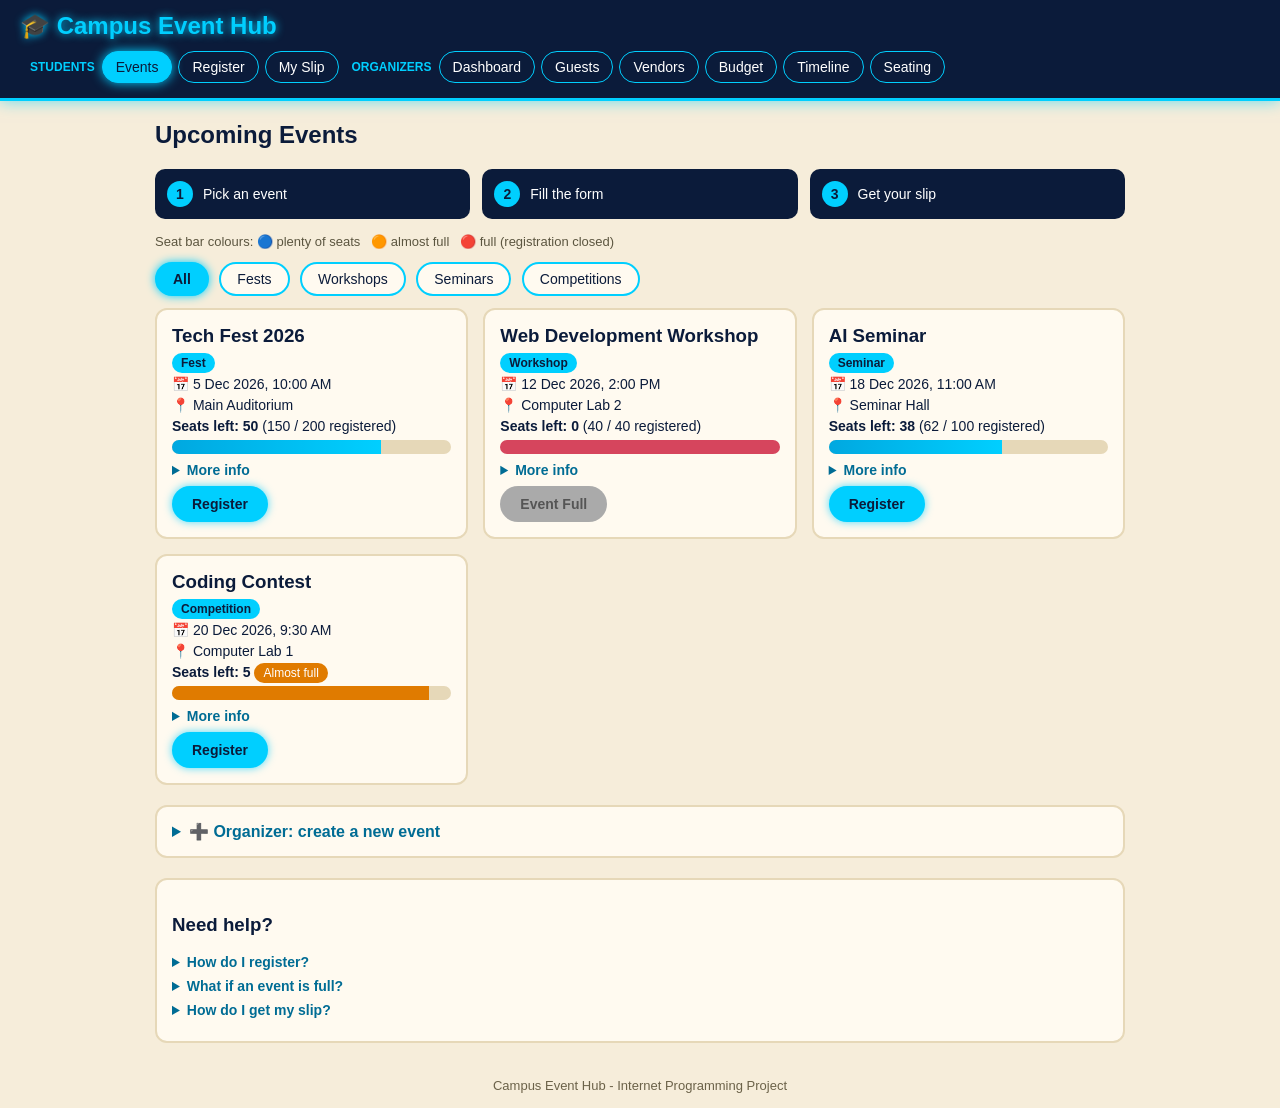
==== new.html @ fd4787dd "project" ====
<!DOCTYPE html>
<html lang="en">
<head>
  <meta charset="UTF-8">
  <meta name="viewport" content="width=device-width, initial-scale=1.0">
  <title>Campus Event Hub</title>

  <style>
    /* ===================================================
       CAMPUS EVENT HUB - neon blue + beige theme
       =================================================== */

    /* ----- colours (change them here) ----- */
    :root {
      --navy: #0b1b3a;
      --neon: #00cfff;
      --beige: #f6edda;
      --beige-dark: #e6d8b8;
      --card: #fffaf0;
      --green: #14915f;
      --orange: #e07b00;
      --red: #d6455d;
    }

    * { box-sizing: border-box; }
    html { scroll-behavior: smooth; }

    body {
      font-family: Arial, sans-serif;
      margin: 0;
      background: var(--beige);
      color: var(--navy);
    }

    /* ----- header + menu (stays on top while scrolling) ----- */
    header {
      background: var(--navy);
      padding: 12px 20px;
      position: sticky;
      top: 0;
      z-index: 5;
      border-bottom: 3px solid var(--neon);
      box-shadow: 0 0 15px rgba(0, 207, 255, 0.6);
    }

    header h1 {
      margin: 0 0 8px 0;
      font-size: 24px;
      color: var(--neon);
      text-shadow: 0 0 8px var(--neon);
    }

    nav { display: flex; flex-wrap: wrap; align-items: center; }

    .nav-title {
      color: var(--neon);
      font-size: 12px;
      font-weight: bold;
      margin: 0 4px 0 10px;
    }

    nav a {
      display: inline-block;
      color: white;
      text-decoration: none;
      padding: 7px 13px;
      margin: 3px;
      border-radius: 20px;
      border: 1px solid var(--neon);
      font-size: 14px;
      transition: 0.3s;
    }

    nav a:hover { background: var(--neon); color: var(--navy); box-shadow: 0 0 12px var(--neon); }

    /* the menu button of the page you are on is lit up */
    body:not(:has(:target)) nav a[href="#events"],
    body:has(#events:target, #events :target) nav a[href="#events"],
    body:has(#register:target) nav a[href="#register"],
    body:has(#slip:target) nav a[href="#slip"],
    body:has(#dashboard:target) nav a[href="#dashboard"],
    body:has(#guests:target, #guests :target) nav a[href="#guests"],
    body:has(#vendors:target, #vendors :target) nav a[href="#vendors"],
    body:has(#budget:target, #budget :target) nav a[href="#budget"],
    body:has(#timeline:target, #timeline :target) nav a[href="#timeline"],
    body:has(#seating:target, #seating :target) nav a[href="#seating"] {
      background: var(--neon);
      color: var(--navy);
      box-shadow: 0 0 12px var(--neon);
    }

    main { max-width: 1000px; margin: 20px auto; padding: 0 15px; }
    footer { text-align: center; padding: 15px; color: #6b6249; font-size: 13px; }
    .note { font-size: 13px; color: #5c5640; }

    /* ----- PAGES: only one page is visible at a time ----- */
    .page { display: none; scroll-margin-top: 140px; }
    .page:target { display: block; }
    .page:has(:target) { display: block; }
    body:not(:has(:target)) #events { display: block; }   /* first page by default */

    /* ----- cards ----- */
    .card {
      background: var(--card);
      padding: 15px;
      border-radius: 12px;
      margin-bottom: 20px;
      border: 2px solid var(--beige-dark);
      transition: 0.3s;
    }
    .card:hover {
      transform: translateY(-4px);
      border-color: var(--neon);
      box-shadow: 0 0 14px rgba(0, 207, 255, 0.55);
    }

    /* ----- buttons ----- */
    .btn, button {
      display: inline-block;
      background: var(--neon);
      color: var(--navy);
      font-weight: bold;
      border: none;
      padding: 10px 20px;
      border-radius: 20px;
      font-size: 14px;
      text-decoration: none;
      cursor: pointer;
      box-shadow: 0 0 8px rgba(0, 207, 255, 0.7);
      transition: 0.3s;
    }
    .btn:hover, button:hover { background: var(--navy); color: var(--neon); transform: scale(1.05); }
    .btn.disabled { background: #aaa; color: #555; box-shadow: none; cursor: not-allowed; }
    .btn.disabled:hover { background: #aaa; color: #555; transform: none; }

    /* ----- how it works strip ----- */
    .steps { display: grid; grid-template-columns: repeat(auto-fit, minmax(180px, 1fr)); gap: 12px; margin-bottom: 15px; }
    .step { background: var(--navy); color: white; padding: 12px; border-radius: 10px; font-size: 14px; }
    .step b {
      display: inline-block; background: var(--neon); color: var(--navy);
      width: 26px; height: 26px; line-height: 26px; text-align: center;
      border-radius: 50%; margin-right: 6px;
    }

    /* ----- FILTER BUTTONS (hidden radio + label) ----- */
    .filterbox > input { display: none; }

    .filterbox > label {
      display: inline-block;
      background: var(--card);
      color: var(--navy);
      border: 2px solid var(--neon);
      padding: 7px 16px;
      margin: 0 6px 12px 0;
      border-radius: 20px;
      font-size: 14px;
      font-weight: normal;
      cursor: pointer;
      transition: 0.3s;
    }
    .filterbox > label:hover { box-shadow: 0 0 10px var(--neon); }

    /* chosen button is highlighted */
    .filterbox > input:checked + label {
      background: var(--neon);
      box-shadow: 0 0 10px var(--neon);
      font-weight: bold;
    }

    /* events page: hide cards that do not match */
    #ev-fest:checked ~ .events .card:not(.fest),
    #ev-workshop:checked ~ .events .card:not(.workshop),
    #ev-seminar:checked ~ .events .card:not(.seminar),
    #ev-competition:checked ~ .events .card:not(.competition) { display: none; }

    /* guests page: hide rows that do not match */
    #g-yes:checked ~ .table-wrap tbody tr:not(.yes),
    #g-no:checked ~ .table-wrap tbody tr:not(.no),
    #g-pending:checked ~ .table-wrap tbody tr:not(.pending) { display: none; }

    /* vendors page: hide rows that do not match */
    #v-confirmed:checked ~ .table-wrap tbody tr:not(.confirmed),
    #v-contacted:checked ~ .table-wrap tbody tr:not(.contacted),
    #v-notcontacted:checked ~ .table-wrap tbody tr:not(.notcontacted) { display: none; }

    /* ----- event cards ----- */
    .events { display: grid; grid-template-columns: repeat(auto-fill, minmax(250px, 1fr)); gap: 15px; margin-bottom: 20px; }
    .events .card { margin-bottom: 0; }
    .events h3 { margin: 0 0 6px 0; }
    .events p { margin: 5px 0; font-size: 14px; }

    /* click to open boxes */
    details { margin: 8px 0; }
    summary { cursor: pointer; color: #006c94; font-weight: bold; font-size: 14px; }
    summary:hover { text-decoration: underline; }
    details p { background: #e6fbff; padding: 6px 8px; border-radius: 6px; font-size: 14px; }
    details.card summary { font-size: 16px; }

    /* ----- seat / progress bars (they grow when the page opens) ----- */
    .progress { background: var(--beige-dark); border-radius: 10px; height: 14px; overflow: hidden; margin: 6px 0; }
    .bar { background: linear-gradient(90deg, #00a8e0, var(--neon)); height: 100%; animation: grow 1.2s ease; }
    .bar.warn { background: var(--orange); }
    .bar.full { background: var(--red); }
    @keyframes grow { from { width: 0; } }

    /* ----- badges ----- */
    .badge { padding: 3px 9px; border-radius: 10px; font-size: 12px; color: white; white-space: nowrap; }
    .badge.green  { background: var(--green); }
    .badge.red    { background: var(--red); }
    .badge.grey   { background: #777; }
    .badge.orange { background: var(--orange); animation: pulse 1.5s infinite; }
    .badge.blue   { background: var(--neon); color: var(--navy); font-weight: bold; }
    @keyframes pulse { 0%, 100% { opacity: 1; } 50% { opacity: 0.55; } }

    /* ----- forms ----- */
    .form-grid { display: grid; grid-template-columns: repeat(auto-fit, minmax(220px, 1fr)); gap: 12px; margin-bottom: 12px; }

    label { display: flex; flex-direction: column; font-size: 14px; font-weight: bold; }

    input, select, textarea {
      padding: 9px;
      margin-top: 4px;
      border: 2px solid var(--beige-dark);
      border-radius: 8px;
      background: white;
      color: var(--navy);
      font-size: 14px;
      font-weight: normal;
      font-family: Arial, sans-serif;
      transition: 0.3s;
    }

    /* glowing border when you click in a box */
    input:focus, select:focus, textarea:focus {
      outline: none;
      border-color: var(--neon);
      box-shadow: 0 0 8px var(--neon);
    }

    /* red = wrong, green = correct */
    input:user-invalid, select:user-invalid, textarea:user-invalid { border-color: var(--red); background: #fff1f3; }
    input:user-valid, textarea:user-valid { border-color: var(--green); }

    /* small help text, visible only while typing in that box */
    .hint { display: none; font-size: 12px; font-weight: normal; color: #006c94; margin-top: 3px; }
    input:focus ~ .hint, textarea:focus ~ .hint { display: block; }

    .agree { flex-direction: row; align-items: center; font-weight: normal; margin-bottom: 12px; }
    .agree input { margin: 0 8px 0 0; }

    /* ----- event choice cards (register page) ----- */
    .choice { position: relative; margin-bottom: 15px; }
    .choice input { position: absolute; opacity: 0; }
    .choice label {
      display: block; font-weight: normal; background: white;
      border: 2px solid var(--beige-dark); border-radius: 10px;
      padding: 10px 12px; margin-bottom: 8px; cursor: pointer; transition: 0.3s;
    }
    .choice label:hover { border-color: var(--neon); box-shadow: 0 0 8px var(--neon); }
    .choice input:checked + label { border-color: var(--neon); background: #e6fbff; box-shadow: 0 0 12px var(--neon); }
    .choice input:checked + label::after { content: "  ✔ Selected"; color: #006c94; font-weight: bold; }
    .choice input:disabled + label { opacity: 0.5; cursor: not-allowed; box-shadow: none; border-color: var(--beige-dark); }
    .choice label span { display: block; font-size: 13px; color: #5c5640; margin-top: 3px; }

    /* ----- success message (shown after a form is sent) ----- */
    .success-msg {
      display: none;
      background: var(--navy);
      color: var(--neon);
      border: 2px solid var(--neon);
      box-shadow: 0 0 12px var(--neon);
      padding: 12px 18px;
      border-radius: 10px;
      margin-bottom: 15px;
      font-weight: bold;
      scroll-margin-top: 140px;
    }
    .success-msg:target { display: block; }

    /* ----- dashboard ----- */
    .stats { display: grid; grid-template-columns: repeat(auto-fit, minmax(150px, 1fr)); gap: 12px; margin-bottom: 20px; }
    .stat {
      background: var(--card); padding: 15px; text-align: center; border-radius: 12px;
      border: 2px solid var(--beige-dark); border-top: 4px solid var(--neon); transition: 0.3s;
    }
    .stat:hover { transform: translateY(-4px); box-shadow: 0 0 14px rgba(0, 207, 255, 0.55); }
    .stat .number { font-size: 24px; font-weight: bold; color: #006c94; }
    .summary-text { font-weight: bold; color: #006c94; }

    /* ----- tables ----- */
    .table-wrap { overflow-x: auto; }
    table { width: 100%; border-collapse: collapse; }
    th, td { padding: 9px; border-bottom: 1px solid var(--beige-dark); text-align: left; font-size: 14px; }
    th { background: var(--navy); color: var(--neon); }
    tbody tr:hover { background: #e6fbff; }

    .notif-list { list-style: none; padding: 0; margin: 0; }
    .notif-list li { padding: 10px; margin-bottom: 8px; background: white; border-left: 5px solid var(--neon); border-radius: 6px; font-size: 14px; }

    /* ----- timeline tick boxes ----- */
    label.task { flex-direction: row; align-items: center; font-weight: normal; }
    label.task input { margin: 0 8px 0 0; }
    label.task input:checked + span { text-decoration: line-through; color: #888; }

    /* ----- seating ----- */
    .tables-grid { display: grid; grid-template-columns: repeat(auto-fill, minmax(200px, 1fr)); gap: 12px; margin-bottom: 15px; }
    .table-card { border: 2px solid var(--neon); border-radius: 10px; padding: 10px; background: white; transition: 0.3s; }
    .table-card:hover { box-shadow: 0 0 12px var(--neon); }
    .table-card h4 { margin: 0 0 4px 0; }
    .table-card ul { padding-left: 18px; margin: 8px 0 0 0; font-size: 14px; }

    .messages { padding-left: 18px; font-size: 14px; }
    .messages li { margin-bottom: 6px; }

    /* ----- confirmation slip ----- */
    .slip {
      max-width: 500px; margin: 0 auto 20px auto; background: white; padding: 20px;
      border: 3px dashed var(--neon); border-radius: 12px; box-shadow: 0 0 14px rgba(0, 207, 255, 0.5);
    }
    .slip h2 { text-align: center; margin-top: 0; }
    .slip td:first-child { font-weight: bold; width: 40%; }
    .slip .confirmed { text-align: center; color: var(--green); font-size: 22px; font-weight: bold; margin-top: 15px; }
    .slip-buttons { text-align: center; }

    /* ----- printing: only the visible page (the slip) is printed ----- */
    @media print {
      header, footer, .no-print { display: none; }
      body { background: white; }
      .slip { box-shadow: none; }
    }

    /* ----- mobile ----- */
    @media (max-width: 600px) {
      header { position: static; }
      header h1 { font-size: 20px; }
      nav a { font-size: 12px; padding: 6px 10px; }
    }
  </style>
</head>

<body>

  <!-- ===================== HEADER + MENU ===================== -->
  <header>
    <h1>🎓 Campus Event Hub</h1>
    <nav>
      <span class="nav-title">STUDENTS</span>
      <a href="#events">Events</a>
      <a href="#register">Register</a>
      <a href="#slip">My Slip</a>

      <span class="nav-title">ORGANIZERS</span>
      <a href="#dashboard">Dashboard</a>
      <a href="#guests">Guests</a>
      <a href="#vendors">Vendors</a>
      <a href="#budget">Budget</a>
      <a href="#timeline">Timeline</a>
      <a href="#seating">Seating</a>
    </nav>
  </header>

  <main>

    <!-- =====================================================
         PAGE 1: EVENTS  (students browse events and seats)
         ===================================================== -->
    <section id="events" class="page">
      <div id="event-ok" class="success-msg">✔ Event created successfully!</div>

      <h2>Upcoming Events</h2>

      <div class="steps">
        <div class="step"><b>1</b> Pick an event</div>
        <div class="step"><b>2</b> Fill the form</div>
        <div class="step"><b>3</b> Get your slip</div>
      </div>

      <p class="note">Seat bar colours: 🔵 plenty of seats &nbsp; 🟠 almost full &nbsp; 🔴 full (registration closed)</p>

      <div class="filterbox">
        <input type="radio" name="evfilter" id="ev-all" checked>
        <label for="ev-all">All</label>
        <input type="radio" name="evfilter" id="ev-fest">
        <label for="ev-fest">Fests</label>
        <input type="radio" name="evfilter" id="ev-workshop">
        <label for="ev-workshop">Workshops</label>
        <input type="radio" name="evfilter" id="ev-seminar">
        <label for="ev-seminar">Seminars</label>
        <input type="radio" name="evfilter" id="ev-competition">
        <label for="ev-competition">Competitions</label>

        <div class="events">

          <div class="card fest">
            <h3>Tech Fest 2026</h3>
            <span class="badge blue">Fest</span>
            <p>📅 5 Dec 2026, 10:00 AM</p>
            <p>📍 Main Auditorium</p>
            <p><b>Seats left: 50</b> (150 / 200 registered)</p>
            <div class="progress"><div class="bar" style="width: 75%;"></div></div>
            <details>
              <summary>More info</summary>
              <p>A full-day fest with tech talks, project displays and fun games.</p>
              <p>✅ Eligibility: All students</p>
            </details>
            <a class="btn" href="#register">Register</a>
          </div>

          <div class="card workshop">
            <h3>Web Development Workshop</h3>
            <span class="badge blue">Workshop</span>
            <p>📅 12 Dec 2026, 2:00 PM</p>
            <p>📍 Computer Lab 2</p>
            <p><b>Seats left: 0</b> (40 / 40 registered)</p>
            <div class="progress"><div class="bar full" style="width: 100%;"></div></div>
            <details>
              <summary>More info</summary>
              <p>Hands-on workshop to build your first website with HTML and CSS.</p>
              <p>✅ Eligibility: CSE / IT, 1st and 2nd year</p>
            </details>
            <span class="btn disabled">Event Full</span>
          </div>

          <div class="card seminar">
            <h3>AI Seminar</h3>
            <span class="badge blue">Seminar</span>
            <p>📅 18 Dec 2026, 11:00 AM</p>
            <p>📍 Seminar Hall</p>
            <p><b>Seats left: 38</b> (62 / 100 registered)</p>
            <div class="progress"><div class="bar" style="width: 62%;"></div></div>
            <details>
              <summary>More info</summary>
              <p>An introduction to Artificial Intelligence by an industry guest.</p>
              <p>✅ Eligibility: All students</p>
            </details>
            <a class="btn" href="#register">Register</a>
          </div>

          <div class="card competition">
            <h3>Coding Contest</h3>
            <span class="badge blue">Competition</span>
            <p>📅 20 Dec 2026, 9:30 AM</p>
            <p>📍 Computer Lab 1</p>
            <p><b>Seats left: 5</b> <span class="badge orange">Almost full</span></p>
            <div class="progress"><div class="bar warn" style="width: 92%;"></div></div>
            <details>
              <summary>More info</summary>
              <p>Solve coding problems against the clock and win prizes.</p>
              <p>✅ Eligibility: All years</p>
            </details>
            <a class="btn" href="#register">Register</a>
          </div>

        </div>
      </div>

      <!-- organizer: create event (click to open) -->
      <details class="card">
        <summary>➕ Organizer: create a new event</summary>
        <form method="get" action="#event-ok">
          <div class="form-grid" style="margin-top: 12px;">
            <label>Event Title *
              <input type="text" name="title" required minlength="3" maxlength="60" placeholder="e.g. Robotics Workshop">
              <span class="hint">At least 3 letters.</span>
            </label>
            <label>Category *
              <select name="category" required>
                <option>Fest</option>
                <option>Workshop</option>
                <option>Seminar</option>
                <option>Competition</option>
              </select>
            </label>
            <label>Date *
              <input type="date" name="date" required>
            </label>
            <label>Time *
              <input type="time" name="time" required>
            </label>
            <label>Venue *
              <input type="text" name="venue" required maxlength="40" placeholder="e.g. Seminar Hall">
            </label>
            <label>Eligibility *
              <select name="eligibility" required>
                <option>All students</option>
                <option>1st year only</option>
                <option>CSE / IT only</option>
                <option>Final year only</option>
              </select>
            </label>
            <label>Seat Limit (1 - 500) *
              <input type="number" name="limit" required min="1" max="500" placeholder="e.g. 100">
              <span class="hint">No more students than this can register.</span>
            </label>
            <label>Description *
              <textarea name="description" rows="2" required minlength="10" maxlength="150" placeholder="Short description of the event"></textarea>
              <span class="hint">10 to 150 characters.</span>
            </label>
          </div>
          <button type="submit">Create Event</button>
        </form>
      </details>

      <!-- help -->
      <div class="card">
        <h3>Need help?</h3>
        <details>
          <summary>How do I register?</summary>
          <p>Click Register on an event, choose it, fill in your details and submit the form.</p>
        </details>
        <details>
          <summary>What if an event is full?</summary>
          <p>Full events cannot be selected. Please choose another event.</p>
        </details>
        <details>
          <summary>How do I get my slip?</summary>
          <p>After registering you will see your slip. Press Ctrl + P to print it or save it as a PDF.</p>
        </details>
      </div>
    </section>


    <!-- =====================================================
         PAGE 2: REGISTER  (student registration form)
         ===================================================== -->
    <section id="register" class="page">
      <h2>Student Registration</h2>

      <!-- after a valid submit, the Slip page opens -->
      <form class="card" method="get" action="#slip">

        <h3>Step 1: Choose an event</h3>
        <div class="choice">
          <input type="radio" name="event" id="e1" value="Tech Fest 2026" required>
          <label for="e1"><b>Tech Fest 2026</b><span>5 Dec 2026 - 50 seats left</span></label>

          <input type="radio" name="event" id="e2" value="Web Development Workshop" disabled>
          <label for="e2"><b>Web Development Workshop</b><span>12 Dec 2026 - FULL (cannot select)</span></label>

          <input type="radio" name="event" id="e3" value="AI Seminar">
          <label for="e3"><b>AI Seminar</b><span>18 Dec 2026 - 38 seats left</span></label>

          <input type="radio" name="event" id="e4" value="Coding Contest">
          <label for="e4"><b>Coding Contest</b><span>20 Dec 2026 - only 5 seats left!</span></label>
        </div>

        <h3>Step 2: Your details</h3>
        <div class="form-grid">
          <label>Full Name *
            <input type="text" name="name" required minlength="3" maxlength="40" placeholder="e.g. Ravi Kumar">
            <span class="hint">Enter at least 3 letters.</span>
          </label>
          <label>Roll Number *
            <input type="text" name="roll" required minlength="5" maxlength="12" placeholder="e.g. 25CS101">
            <span class="hint">Use the roll number on your ID card.</span>
          </label>
          <label>Email *
            <input type="email" name="email" required placeholder="e.g. ravi@college.edu">
            <span class="hint">Your confirmation will be sent here.</span>
          </label>
          <label>Phone *
            <input type="text" name="phone" required pattern="[0-9]{10}" maxlength="10" title="Enter exactly 10 digits" placeholder="9876543210">
            <span class="hint">Exactly 10 digits, numbers only.</span>
          </label>
          <label>Year *
            <select name="year" required>
              <option value="">-- Select --</option>
              <option>1st Year</option>
              <option>2nd Year</option>
              <option>3rd Year</option>
              <option>4th Year</option>
            </select>
          </label>
          <label>Branch *
            <select name="branch" required>
              <option value="">-- Select --</option>
              <option>CSE</option>
              <option>IT</option>
              <option>ECE</option>
              <option>Mechanical</option>
              <option>Civil</option>
            </select>
          </label>
        </div>

        <label class="agree">
          <input type="checkbox" name="agree" required>
          I meet the eligibility rules of this event.
        </label>

        <button type="submit">Register Now</button>
      </form>
    </section>


    <!-- =====================================================
         PAGE 3: MY SLIP  (confirmation slip, printable)
         ===================================================== -->
    <section id="slip" class="page">
      <div class="success-msg no-print" style="display: block;">
        ✔ Registration successful! A confirmation email has been sent to ravi@college.edu.
      </div>

      <p class="note no-print">To print or download this slip, press Ctrl + P and choose "Save as PDF" or a printer. (Sample slip shown.)</p>

      <div class="slip">
        <h2>Registration Confirmation Slip</h2>
        <table>
          <tr><td>Registration ID</td><td>CEM-2026-0151</td></tr>
          <tr><td>Student Name</td><td>Ravi Kumar</td></tr>
          <tr><td>Roll Number</td><td>25CS101</td></tr>
          <tr><td>Event</td><td>Tech Fest 2026</td></tr>
          <tr><td>Date &amp; Time</td><td>5 Dec 2026, 10:00 AM</td></tr>
          <tr><td>Venue</td><td>Main Auditorium</td></tr>
          <tr><td>Seat Number</td><td>151</td></tr>
        </table>
        <p class="confirmed">✔ CONFIRMED</p>
        <p class="note">Please carry this slip and your college ID card to the event.</p>
      </div>

      <p class="slip-buttons no-print">
        <a class="btn" href="#register">Register for another event</a>
        <a class="btn" href="#events">Back to events</a>
      </p>
    </section>


    <!-- =====================================================
         PAGE 4: DASHBOARD  (organizer summary)
         ===================================================== -->
    <section id="dashboard" class="page">
      <h2>Organizer Dashboard</h2>
      <p class="note">A quick summary of everything. (Sample data is shown.)</p>

      <div class="stats">
        <div class="stat"><div class="number">4</div>Total Events</div>
        <div class="stat"><div class="number">400</div>Total Seats</div>
        <div class="stat"><div class="number">307</div>Registered</div>
        <div class="stat"><div class="number">93</div>Seats Left</div>
        <div class="stat"><div class="number">2 / 4</div>Guests Said Yes</div>
        <div class="stat"><div class="number">2 / 4</div>Vendors Confirmed</div>
        <div class="stat"><div class="number">₹73,500</div>Budget Spent</div>
        <div class="stat"><div class="number">3 / 6</div>Tasks Done</div>
      </div>

      <div class="card">
        <h3>Overall Progress</h3>
        <p>Seats filled: 77%</p>
        <div class="progress"><div class="bar" style="width: 77%;"></div></div>
        <p>Budget used: 65%</p>
        <div class="progress"><div class="bar" style="width: 65%;"></div></div>
        <p>Tasks completed: 50%</p>
        <div class="progress"><div class="bar" style="width: 50%;"></div></div>
      </div>

      <div class="card">
        <h3>Seat Status</h3>
        <div class="table-wrap">
          <table>
            <thead>
              <tr><th>Event</th><th>Registered / Limit</th><th>Filled</th><th>Status</th></tr>
            </thead>
            <tbody>
              <tr>
                <td>Tech Fest 2026</td><td>150 / 200</td>
                <td><div class="progress"><div class="bar" style="width: 75%;"></div></div></td>
                <td><span class="badge green">Open</span></td>
              </tr>
              <tr>
                <td>Web Development Workshop</td><td>40 / 40</td>
                <td><div class="progress"><div class="bar full" style="width: 100%;"></div></div></td>
                <td><span class="badge red">Full</span></td>
              </tr>
              <tr>
                <td>AI Seminar</td><td>62 / 100</td>
                <td><div class="progress"><div class="bar" style="width: 62%;"></div></div></td>
                <td><span class="badge green">Open</span></td>
              </tr>
              <tr>
                <td>Coding Contest</td><td>55 / 60</td>
                <td><div class="progress"><div class="bar warn" style="width: 92%;"></div></div></td>
                <td><span class="badge orange">Almost Full</span></td>
              </tr>
            </tbody>
          </table>
        </div>
      </div>

      <div class="card">
        <h3>Recent Registrations</h3>
        <div class="table-wrap">
          <table>
            <thead>
              <tr><th>Reg. ID</th><th>Student</th><th>Roll No.</th><th>Event</th></tr>
            </thead>
            <tbody>
              <tr><td>CEM-2026-0151</td><td>Ravi Kumar</td><td>25CS101</td><td>Tech Fest 2026</td></tr>
              <tr><td>CEM-2026-0152</td><td>Anita Sharma</td><td>25IT045</td><td>AI Seminar</td></tr>
              <tr><td>CEM-2026-0153</td><td>Karan Mehta</td><td>25EC012</td><td>Coding Contest</td></tr>
              <tr><td>CEM-2026-0154</td><td>Sneha Reddy</td><td>25CS077</td><td>Tech Fest 2026</td></tr>
            </tbody>
          </table>
        </div>
      </div>

      <div class="card">
        <h3>🔔 Notifications</h3>
        <ul class="notif-list">
          <li>📧 Confirmation email sent to ravi@college.edu for Tech Fest 2026.</li>
          <li>⚠️ Coding Contest has only 5 seats left.</li>
          <li>🚫 Web Development Workshop is full. Registration is closed.</li>
          <li>⏰ Reminder: AI Seminar is on 18 Dec 2026 at 11:00 AM.</li>
        </ul>
      </div>
    </section>


    <!-- =====================================================
         PAGE 5: GUESTS & RSVP  (invited guests)
         ===================================================== -->
    <section id="guests" class="page">
      <div id="guest-ok" class="success-msg">✔ Guest saved successfully!</div>

      <h2>Invited Guests &amp; RSVP</h2>

      <form class="card" method="get" action="#guest-ok">
        <h3>Add Invited Guest</h3>
        <div class="form-grid">
          <label>Event *
            <select name="event" required>
              <option value="">-- Select event --</option>
              <option>Tech Fest 2026</option>
              <option>Web Development Workshop</option>
              <option>AI Seminar</option>
              <option>Coding Contest</option>
            </select>
          </label>
          <label>Guest Name *
            <input type="text" name="guest" required minlength="3" maxlength="40" placeholder="e.g. Dr. Meena Rao">
            <span class="hint">At least 3 letters.</span>
          </label>
          <label>Role *
            <select name="role" required>
              <option>Chief Guest</option>
              <option>Speaker</option>
              <option>Judge</option>
              <option>Guest</option>
            </select>
          </label>
          <label>Email *
            <input type="email" name="email" required placeholder="e.g. meena@example.com">
            <span class="hint">RSVP link is sent here.</span>
          </label>
          <label>RSVP Status *
            <select name="rsvp" required>
              <option>Pending</option>
              <option>Yes</option>
              <option>No</option>
            </select>
          </label>
        </div>
        <button type="submit">Add Guest</button>
      </form>

      <div class="card">
        <h3>Guest List (Yes: 2 | No: 1 | Pending: 1)</h3>
        <div class="filterbox">
          <input type="radio" name="gfilter" id="g-all" checked>
          <label for="g-all">All</label>
          <input type="radio" name="gfilter" id="g-yes">
          <label for="g-yes">Yes</label>
          <input type="radio" name="gfilter" id="g-no">
          <label for="g-no">No</label>
          <input type="radio" name="gfilter" id="g-pending">
          <label for="g-pending">Pending</label>

          <div class="table-wrap">
            <table>
              <thead>
                <tr><th>Name</th><th>Role</th><th>Event</th><th>RSVP</th></tr>
              </thead>
              <tbody>
                <tr class="yes"><td>Dr. Meena Rao</td><td>Chief Guest</td><td>Tech Fest 2026</td><td><span class="badge green">Yes</span></td></tr>
                <tr class="yes"><td>Mr. Arun Verma</td><td>Speaker</td><td>AI Seminar</td><td><span class="badge green">Yes</span></td></tr>
                <tr class="pending"><td>Ms. Kavya Iyer</td><td>Judge</td><td>Coding Contest</td><td><span class="badge grey">Pending</span></td></tr>
                <tr class="no"><td>Prof. R. Sharma</td><td>Guest</td><td>Tech Fest 2026</td><td><span class="badge red">No</span></td></tr>
              </tbody>
            </table>
          </div>
        </div>
      </div>
    </section>


    <!-- =====================================================
         PAGE 6: VENDORS  (vendors + communication)
         ===================================================== -->
    <section id="vendors" class="page">
      <div id="vendor-ok" class="success-msg">✔ Vendor saved successfully!</div>
      <div id="msg-ok" class="success-msg">✔ Message sent to the vendor!</div>

      <h2>Vendors</h2>

      <form class="card" method="get" action="#vendor-ok">
        <h3>Add Vendor</h3>
        <div class="form-grid">
          <label>Event *
            <select name="event" required>
              <option value="">-- Select event --</option>
              <option>Tech Fest 2026</option>
              <option>Web Development Workshop</option>
              <option>AI Seminar</option>
              <option>Coding Contest</option>
            </select>
          </label>
          <label>Vendor Name *
            <input type="text" name="vendor" required minlength="2" maxlength="40" placeholder="e.g. Royal Caterers">
            <span class="hint">At least 2 letters.</span>
          </label>
          <label>Category *
            <select name="category" required>
              <option>Catering</option>
              <option>Decoration</option>
              <option>Photography</option>
              <option>Sound / DJ</option>
              <option>Printing</option>
              <option>Other</option>
            </select>
          </label>
          <label>Phone *
            <input type="text" name="phone" required pattern="[0-9]{10}" maxlength="10" title="Enter exactly 10 digits" placeholder="9876543210">
            <span class="hint">Exactly 10 digits, numbers only.</span>
          </label>
          <label>Status *
            <select name="status" required>
              <option>Not Contacted</option>
              <option>Contacted</option>
              <option>Confirmed</option>
            </select>
          </label>
        </div>
        <button type="submit">Add Vendor</button>
      </form>

      <div class="card">
        <h3>Vendor List</h3>
        <div class="filterbox">
          <input type="radio" name="vfilter" id="v-all" checked>
          <label for="v-all">All</label>
          <input type="radio" name="vfilter" id="v-confirmed">
          <label for="v-confirmed">Confirmed</label>
          <input type="radio" name="vfilter" id="v-contacted">
          <label for="v-contacted">Contacted</label>
          <input type="radio" name="vfilter" id="v-notcontacted">
          <label for="v-notcontacted">Not Contacted</label>

          <div class="table-wrap">
            <table>
              <thead>
                <tr><th>Vendor</th><th>Category</th><th>Phone</th><th>Event</th><th>Status</th></tr>
              </thead>
              <tbody>
                <tr class="confirmed"><td>Royal Caterers</td><td>Catering</td><td>9876543210</td><td>Tech Fest 2026</td><td><span class="badge green">Confirmed</span></td></tr>
                <tr class="contacted"><td>Bloom Decor</td><td>Decoration</td><td>9123456780</td><td>Tech Fest 2026</td><td><span class="badge blue">Contacted</span></td></tr>
                <tr class="notcontacted"><td>Click Studio</td><td>Photography</td><td>9988776655</td><td>AI Seminar</td><td><span class="badge grey">Not Contacted</span></td></tr>
                <tr class="confirmed"><td>Sound Pro</td><td>Sound / DJ</td><td>9112233445</td><td>AI Seminar</td><td><span class="badge green">Confirmed</span></td></tr>
              </tbody>
            </table>
          </div>
        </div>
      </div>

      <form class="card" method="get" action="#msg-ok">
        <h3>Message a Vendor</h3>
        <div class="form-grid">
          <label>Vendor *
            <select name="vendor" required>
              <option value="">-- Select vendor --</option>
              <option>Royal Caterers</option>
              <option>Bloom Decor</option>
              <option>Click Studio</option>
              <option>Sound Pro</option>
            </select>
          </label>
          <label>Message *
            <textarea name="message" rows="3" required minlength="5" maxlength="200" placeholder="Type your message to the vendor..."></textarea>
            <span class="hint">5 to 200 characters.</span>
          </label>
        </div>
        <button type="submit">Send Message</button>

        <h4>Message History</h4>
        <ul class="messages">
          <li><b>Royal Caterers</b> (20 Nov): Please confirm the final menu for 300 guests.</li>
          <li><b>Bloom Decor</b> (18 Nov): Can you share photos of the stage decoration?</li>
          <li><b>Sound Pro</b> (15 Nov): Booking confirmed for 18 December, 9 AM setup.</li>
        </ul>
      </form>
    </section>


    <!-- =====================================================
         PAGE 7: BUDGET
         ===================================================== -->
    <section id="budget" class="page">
      <div id="budget-ok" class="success-msg">✔ Expense saved successfully!</div>

      <h2>Budget Tracking</h2>

      <form class="card" method="get" action="#budget-ok">
        <h3>Add Expense</h3>
        <div class="form-grid">
          <label>Event *
            <select name="event" required>
              <option value="">-- Select event --</option>
              <option>Tech Fest 2026</option>
              <option>Web Development Workshop</option>
              <option>AI Seminar</option>
              <option>Coding Contest</option>
            </select>
          </label>
          <label>Item *
            <input type="text" name="item" required minlength="2" maxlength="40" placeholder="e.g. Banners">
            <span class="hint">At least 2 letters.</span>
          </label>
          <label>Category *
            <select name="category" required>
              <option>Catering</option>
              <option>Decoration</option>
              <option>Equipment</option>
              <option>Prizes</option>
              <option>Printing</option>
              <option>Other</option>
            </select>
          </label>
          <label>Estimated Cost (₹) *
            <input type="number" name="estimated" required min="1" placeholder="5000">
            <span class="hint">Must be 1 or more.</span>
          </label>
          <label>Actual Cost (₹) *
            <input type="number" name="actual" required min="0" value="0">
          </label>
        </div>
        <button type="submit">Add Expense</button>
      </form>

      <div class="card">
        <h3>Budget Summary</h3>
        <p class="summary-text">Planned: ₹1,13,000 | Spent: ₹73,500 | Remaining: ₹39,500</p>
        <div class="progress"><div class="bar" style="width: 65%;"></div></div>
        <p class="note">65% of the planned budget has been used.</p>

        <div class="table-wrap">
          <table>
            <thead>
              <tr><th>Item</th><th>Event</th><th>Category</th><th>Estimated</th><th>Actual</th><th>Status</th></tr>
            </thead>
            <tbody>
              <tr><td>Food &amp; snacks</td><td>Tech Fest 2026</td><td>Catering</td><td>₹60,000</td><td>₹55,000</td><td><span class="badge green">Within budget</span></td></tr>
              <tr><td>Stage decoration</td><td>Tech Fest 2026</td><td>Decoration</td><td>₹25,000</td><td>₹0</td><td><span class="badge grey">Not paid yet</span></td></tr>
              <tr><td>Stage &amp; sound</td><td>AI Seminar</td><td>Equipment</td><td>₹15,000</td><td>₹16,000</td><td><span class="badge red">Over budget</span></td></tr>
              <tr><td>Winner prizes</td><td>Coding Contest</td><td>Prizes</td><td>₹10,000</td><td>₹0</td><td><span class="badge grey">Not paid yet</span></td></tr>
              <tr><td>Posters</td><td>Web Development Workshop</td><td>Printing</td><td>₹3,000</td><td>₹2,500</td><td><span class="badge green">Within budget</span></td></tr>
            </tbody>
          </table>
        </div>
      </div>
    </section>


    <!-- =====================================================
         PAGE 8: TIMELINE
         ===================================================== -->
    <section id="timeline" class="page">
      <div id="task-ok" class="success-msg">✔ Task saved successfully!</div>

      <h2>Timeline / Tasks</h2>

      <form class="card" method="get" action="#task-ok">
        <h3>Add Task</h3>
        <div class="form-grid">
          <label>Event *
            <select name="event" required>
              <option value="">-- Select event --</option>
              <option>Tech Fest 2026</option>
              <option>Web Development Workshop</option>
              <option>AI Seminar</option>
              <option>Coding Contest</option>
            </select>
          </label>
          <label>Task *
            <input type="text" name="task" required minlength="3" maxlength="60" placeholder="e.g. Book the projector">
            <span class="hint">At least 3 letters.</span>
          </label>
          <label>Due Date *
            <input type="date" name="due" required>
          </label>
        </div>
        <button type="submit">Add Task</button>
      </form>

      <div class="card">
        <h3>Task List (3 of 6 done)</h3>
        <div class="progress"><div class="bar" style="width: 50%;"></div></div>
        <p class="note">Tick the box when a task is finished.</p>
        <div class="table-wrap">
          <table>
            <thead>
              <tr><th>Task</th><th>Event</th><th>Due Date</th></tr>
            </thead>
            <tbody>
              <tr><td><label class="task"><input type="checkbox" checked><span>Book the main auditorium</span></label></td><td>Tech Fest 2026</td><td>10 Nov 2026</td></tr>
              <tr><td><label class="task"><input type="checkbox" checked><span>Invite the chief guest</span></label></td><td>Tech Fest 2026</td><td>15 Nov 2026</td></tr>
              <tr><td><label class="task"><input type="checkbox"><span>Finalise the catering menu</span></label></td><td>Tech Fest 2026</td><td>28 Nov 2026</td></tr>
              <tr><td><label class="task"><input type="checkbox"><span>Print the posters</span></label></td><td>Coding Contest</td><td>01 Dec 2026</td></tr>
              <tr><td><label class="task"><input type="checkbox" checked><span>Prepare the lab computers</span></label></td><td>Web Development Workshop</td><td>10 Dec 2026</td></tr>
              <tr><td><label class="task"><input type="checkbox"><span>Test the sound system</span></label></td><td>AI Seminar</td><td>15 Dec 2026</td></tr>
            </tbody>
          </table>
        </div>
      </div>
    </section>


    <!-- =====================================================
         PAGE 9: SEATING
         ===================================================== -->
    <section id="seating" class="page">
      <div id="seat-ok" class="success-msg">✔ Seat assigned successfully!</div>

      <h2>Seating Arrangement</h2>

      <form class="card" method="get" action="#seat-ok">
        <h3>Assign a Table</h3>
        <p class="note">Each table holds a maximum of 8 people. (Tech Fest 2026 hall)</p>
        <div class="form-grid">
          <label>Person *
            <select name="person" required>
              <option value="">-- Select person --</option>
              <option>Dr. Meena Rao (Chief Guest)</option>
              <option>Mr. Arun Verma (Speaker)</option>
              <option>Ravi Kumar</option>
              <option>Anita Sharma</option>
              <option>Sneha Reddy</option>
              <option>Karan Mehta</option>
            </select>
          </label>
          <label>Table Number (1-20) *
            <input type="number" name="table" required min="1" max="20">
            <span class="hint">Choose a number from 1 to 20.</span>
          </label>
        </div>
        <button type="submit">Assign Seat</button>
      </form>

      <div class="card">
        <h3>Tech Fest 2026 - Tables</h3>
        <div class="tables-grid">
          <div class="table-card">
            <h4>Table 1 (VIP)</h4>
            <small>2 / 8 seats</small>
            <ul><li>Dr. Meena Rao</li><li>Mr. Arun Verma</li></ul>
          </div>
          <div class="table-card">
            <h4>Table 2</h4>
            <small>3 / 8 seats</small>
            <ul><li>Ravi Kumar</li><li>Anita Sharma</li><li>Sneha Reddy</li></ul>
          </div>
          <div class="table-card">
            <h4>Table 3</h4>
            <small>0 / 8 seats</small>
            <ul><li>Empty</li></ul>
          </div>
        </div>

        <h4>People without a table</h4>
        <ul>
          <li>Karan Mehta</li>
        </ul>
      </div>
    </section>

  </main>

  <footer>Campus Event Hub - Internet Programming Project</footer>

</body>
</html>
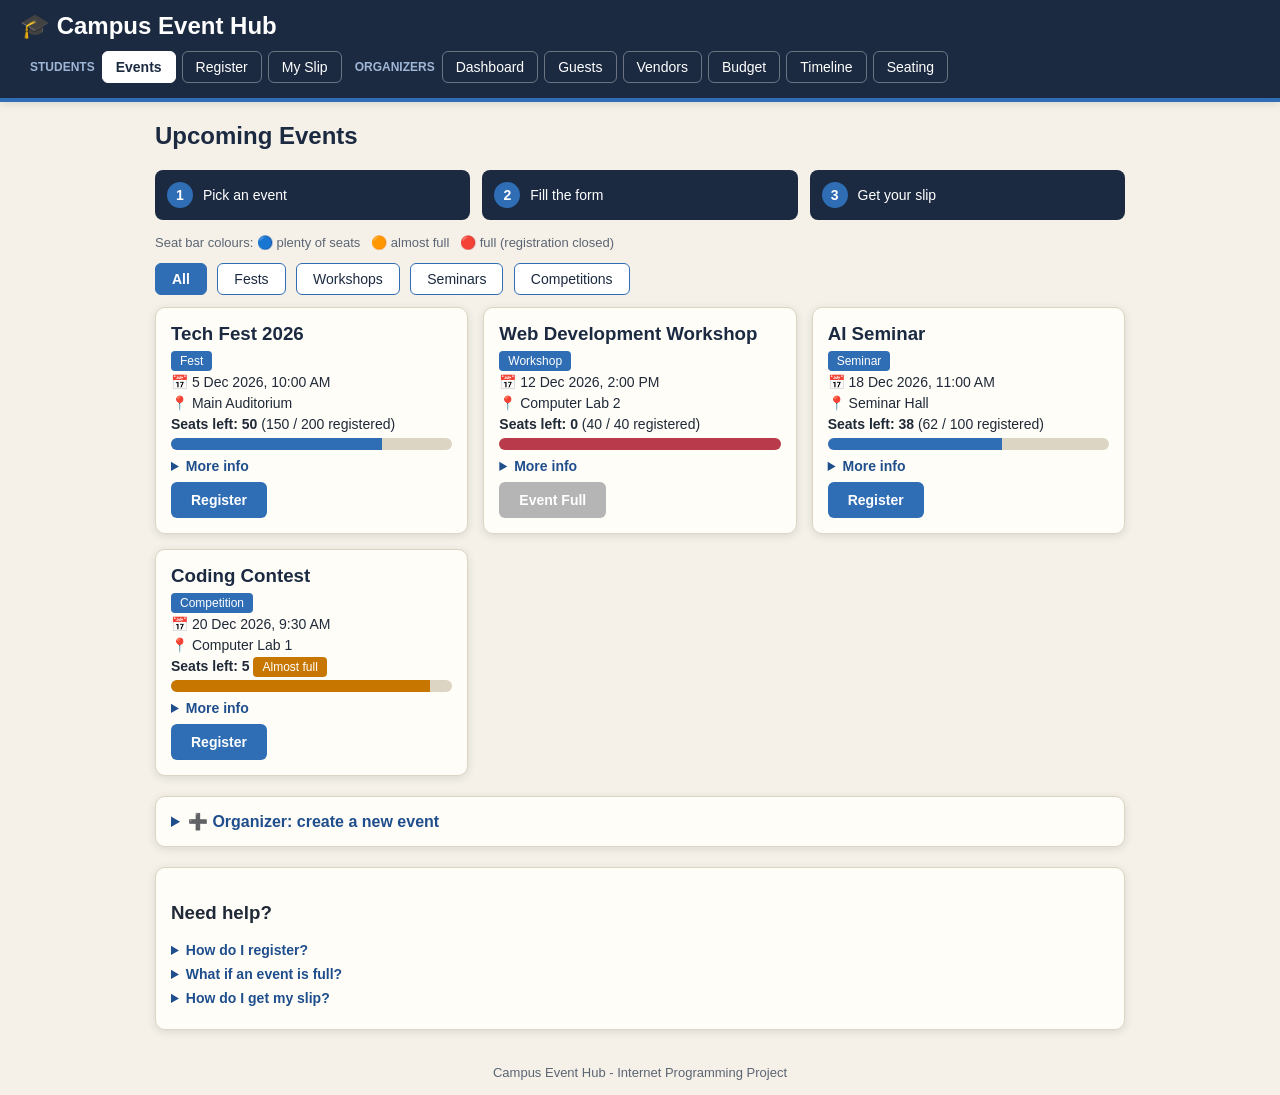
==== commit f9cbad40: "css changes" ====
--- a/new.html
+++ b/new.html
@@ -6,20 +6,26 @@
   <title>Campus Event Hub</title>
 
   <style>
-    /* ===================================================
-       CAMPUS EVENT HUB - neon blue + beige theme
+       /* ===================================================
+       CAMPUS EVENT HUB - professional navy + blue + beige
        =================================================== */
 
-    /* ----- colours (change them here) ----- */
+    /* ----- colours (change them all here) ----- */
     :root {
-      --navy: #0b1b3a;
-      --neon: #00cfff;
-      --beige: #f6edda;
-      --beige-dark: #e6d8b8;
-      --card: #fffaf0;
-      --green: #14915f;
-      --orange: #e07b00;
-      --red: #d6455d;
+      --navy: #1b2a41;        /* header, table headings */
+      --blue: #2f6db5;        /* buttons, highlights */
+      --blue-dark: #1f4e8c;   /* button hover */
+      --blue-light: #e8f0fa;  /* light blue background */
+      --beige: #f5f1e8;       /* page background */
+      --beige-dark: #ddd5c3;  /* borders */
+      --card: #fffdf8;        /* card background */
+      --text: #1f2937;        /* main text */
+      --muted: #5b6573;       /* small grey text */
+      --green: #2e7d5b;
+      --orange: #c77700;
+      --red: #b83a4b;
+      --grey: #6b7280;
+      --shadow: 0 2px 8px rgba(27, 42, 65, 0.12);
     }
 
     * { box-sizing: border-box; }
@@ -29,7 +35,7 @@
       font-family: Arial, sans-serif;
       margin: 0;
       background: var(--beige);
-      color: var(--navy);
+      color: var(--text);
     }
 
     /* ----- header + menu (stays on top while scrolling) ----- */
@@ -39,21 +45,20 @@
       position: sticky;
       top: 0;
       z-index: 5;
-      border-bottom: 3px solid var(--neon);
-      box-shadow: 0 0 15px rgba(0, 207, 255, 0.6);
+      border-bottom: 4px solid var(--blue);
+      box-shadow: var(--shadow);
     }
 
     header h1 {
       margin: 0 0 8px 0;
       font-size: 24px;
-      color: var(--neon);
-      text-shadow: 0 0 8px var(--neon);
+      color: white;
     }
 
     nav { display: flex; flex-wrap: wrap; align-items: center; }
 
     .nav-title {
-      color: var(--neon);
+      color: #9fb6d6;
       font-size: 12px;
       font-weight: bold;
       margin: 0 4px 0 10px;
@@ -65,15 +70,15 @@
       text-decoration: none;
       padding: 7px 13px;
       margin: 3px;
-      border-radius: 20px;
-      border: 1px solid var(--neon);
+      border-radius: 6px;
+      border: 1px solid rgba(255, 255, 255, 0.35);
       font-size: 14px;
       transition: 0.3s;
     }
 
-    nav a:hover { background: var(--neon); color: var(--navy); box-shadow: 0 0 12px var(--neon); }
-
-    /* the menu button of the page you are on is lit up */
+    nav a:hover { background: var(--blue); border-color: var(--blue); }
+
+    /* the menu button of the page you are on is highlighted */
     body:not(:has(:target)) nav a[href="#events"],
     body:has(#events:target, #events :target) nav a[href="#events"],
     body:has(#register:target) nav a[href="#register"],
@@ -84,14 +89,16 @@
     body:has(#budget:target, #budget :target) nav a[href="#budget"],
     body:has(#timeline:target, #timeline :target) nav a[href="#timeline"],
     body:has(#seating:target, #seating :target) nav a[href="#seating"] {
-      background: var(--neon);
+      background: white;
       color: var(--navy);
-      box-shadow: 0 0 12px var(--neon);
+      border-color: white;
+      font-weight: bold;
     }
 
     main { max-width: 1000px; margin: 20px auto; padding: 0 15px; }
-    footer { text-align: center; padding: 15px; color: #6b6249; font-size: 13px; }
-    .note { font-size: 13px; color: #5c5640; }
+    footer { text-align: center; padding: 15px; color: var(--muted); font-size: 13px; }
+    .note { font-size: 13px; color: var(--muted); }
+    h2 { color: var(--navy); }
 
     /* ----- PAGES: only one page is visible at a time ----- */
     .page { display: none; scroll-margin-top: 140px; }
@@ -103,41 +110,40 @@
     .card {
       background: var(--card);
       padding: 15px;
-      border-radius: 12px;
+      border-radius: 10px;
       margin-bottom: 20px;
-      border: 2px solid var(--beige-dark);
+      border: 1px solid var(--beige-dark);
+      box-shadow: var(--shadow);
       transition: 0.3s;
     }
     .card:hover {
-      transform: translateY(-4px);
-      border-color: var(--neon);
-      box-shadow: 0 0 14px rgba(0, 207, 255, 0.55);
+      transform: translateY(-3px);
+      border-color: var(--blue);
     }
 
     /* ----- buttons ----- */
     .btn, button {
       display: inline-block;
-      background: var(--neon);
-      color: var(--navy);
+      background: var(--blue);
+      color: white;
       font-weight: bold;
       border: none;
       padding: 10px 20px;
-      border-radius: 20px;
+      border-radius: 6px;
       font-size: 14px;
       text-decoration: none;
       cursor: pointer;
-      box-shadow: 0 0 8px rgba(0, 207, 255, 0.7);
       transition: 0.3s;
     }
-    .btn:hover, button:hover { background: var(--navy); color: var(--neon); transform: scale(1.05); }
-    .btn.disabled { background: #aaa; color: #555; box-shadow: none; cursor: not-allowed; }
-    .btn.disabled:hover { background: #aaa; color: #555; transform: none; }
+    .btn:hover, button:hover { background: var(--blue-dark); transform: translateY(-2px); }
+    .btn.disabled { background: #b5b5b5; color: #fff; cursor: not-allowed; }
+    .btn.disabled:hover { background: #b5b5b5; transform: none; }
 
     /* ----- how it works strip ----- */
     .steps { display: grid; grid-template-columns: repeat(auto-fit, minmax(180px, 1fr)); gap: 12px; margin-bottom: 15px; }
-    .step { background: var(--navy); color: white; padding: 12px; border-radius: 10px; font-size: 14px; }
+    .step { background: var(--navy); color: white; padding: 12px; border-radius: 8px; font-size: 14px; }
     .step b {
-      display: inline-block; background: var(--neon); color: var(--navy);
+      display: inline-block; background: var(--blue); color: white;
       width: 26px; height: 26px; line-height: 26px; text-align: center;
       border-radius: 50%; margin-right: 6px;
     }
@@ -147,23 +153,23 @@
 
     .filterbox > label {
       display: inline-block;
-      background: var(--card);
+      background: white;
       color: var(--navy);
-      border: 2px solid var(--neon);
+      border: 1px solid var(--blue);
       padding: 7px 16px;
       margin: 0 6px 12px 0;
-      border-radius: 20px;
+      border-radius: 6px;
       font-size: 14px;
       font-weight: normal;
       cursor: pointer;
       transition: 0.3s;
     }
-    .filterbox > label:hover { box-shadow: 0 0 10px var(--neon); }
+    .filterbox > label:hover { background: var(--blue-light); }
 
     /* chosen button is highlighted */
     .filterbox > input:checked + label {
-      background: var(--neon);
-      box-shadow: 0 0 10px var(--neon);
+      background: var(--blue);
+      color: white;
       font-weight: bold;
     }
 
@@ -186,31 +192,30 @@
     /* ----- event cards ----- */
     .events { display: grid; grid-template-columns: repeat(auto-fill, minmax(250px, 1fr)); gap: 15px; margin-bottom: 20px; }
     .events .card { margin-bottom: 0; }
-    .events h3 { margin: 0 0 6px 0; }
+    .events h3 { margin: 0 0 6px 0; color: var(--navy); }
     .events p { margin: 5px 0; font-size: 14px; }
 
     /* click to open boxes */
     details { margin: 8px 0; }
-    summary { cursor: pointer; color: #006c94; font-weight: bold; font-size: 14px; }
+    summary { cursor: pointer; color: var(--blue-dark); font-weight: bold; font-size: 14px; }
     summary:hover { text-decoration: underline; }
-    details p { background: #e6fbff; padding: 6px 8px; border-radius: 6px; font-size: 14px; }
+    details p { background: var(--blue-light); padding: 6px 8px; border-radius: 6px; font-size: 14px; }
     details.card summary { font-size: 16px; }
 
     /* ----- seat / progress bars (they grow when the page opens) ----- */
-    .progress { background: var(--beige-dark); border-radius: 10px; height: 14px; overflow: hidden; margin: 6px 0; }
-    .bar { background: linear-gradient(90deg, #00a8e0, var(--neon)); height: 100%; animation: grow 1.2s ease; }
+    .progress { background: var(--beige-dark); border-radius: 10px; height: 12px; overflow: hidden; margin: 6px 0; }
+    .bar { background: var(--blue); height: 100%; animation: grow 1.2s ease; }
     .bar.warn { background: var(--orange); }
     .bar.full { background: var(--red); }
     @keyframes grow { from { width: 0; } }
 
     /* ----- badges ----- */
-    .badge { padding: 3px 9px; border-radius: 10px; font-size: 12px; color: white; white-space: nowrap; }
+    .badge { padding: 3px 9px; border-radius: 4px; font-size: 12px; color: white; white-space: nowrap; }
     .badge.green  { background: var(--green); }
     .badge.red    { background: var(--red); }
-    .badge.grey   { background: #777; }
-    .badge.orange { background: var(--orange); animation: pulse 1.5s infinite; }
-    .badge.blue   { background: var(--neon); color: var(--navy); font-weight: bold; }
-    @keyframes pulse { 0%, 100% { opacity: 1; } 50% { opacity: 0.55; } }
+    .badge.grey   { background: var(--grey); }
+    .badge.orange { background: var(--orange); }
+    .badge.blue   { background: var(--blue); }
 
     /* ----- forms ----- */
     .form-grid { display: grid; grid-template-columns: repeat(auto-fit, minmax(220px, 1fr)); gap: 12px; margin-bottom: 12px; }
@@ -220,29 +225,29 @@
     input, select, textarea {
       padding: 9px;
       margin-top: 4px;
-      border: 2px solid var(--beige-dark);
-      border-radius: 8px;
+      border: 1px solid #bdb6a3;
+      border-radius: 6px;
       background: white;
-      color: var(--navy);
+      color: var(--text);
       font-size: 14px;
       font-weight: normal;
       font-family: Arial, sans-serif;
       transition: 0.3s;
     }
 
-    /* glowing border when you click in a box */
+    /* blue outline when you click in a box */
     input:focus, select:focus, textarea:focus {
       outline: none;
-      border-color: var(--neon);
-      box-shadow: 0 0 8px var(--neon);
+      border-color: var(--blue);
+      box-shadow: 0 0 0 3px rgba(47, 109, 181, 0.25);
     }
 
     /* red = wrong, green = correct */
-    input:user-invalid, select:user-invalid, textarea:user-invalid { border-color: var(--red); background: #fff1f3; }
+    input:user-invalid, select:user-invalid, textarea:user-invalid { border-color: var(--red); background: #fdf1f2; }
     input:user-valid, textarea:user-valid { border-color: var(--green); }
 
     /* small help text, visible only while typing in that box */
-    .hint { display: none; font-size: 12px; font-weight: normal; color: #006c94; margin-top: 3px; }
+    .hint { display: none; font-size: 12px; font-weight: normal; color: var(--blue-dark); margin-top: 3px; }
     input:focus ~ .hint, textarea:focus ~ .hint { display: block; }
 
     .agree { flex-direction: row; align-items: center; font-weight: normal; margin-bottom: 12px; }
@@ -253,24 +258,24 @@
     .choice input { position: absolute; opacity: 0; }
     .choice label {
       display: block; font-weight: normal; background: white;
-      border: 2px solid var(--beige-dark); border-radius: 10px;
+      border: 1px solid var(--beige-dark); border-radius: 8px;
       padding: 10px 12px; margin-bottom: 8px; cursor: pointer; transition: 0.3s;
     }
-    .choice label:hover { border-color: var(--neon); box-shadow: 0 0 8px var(--neon); }
-    .choice input:checked + label { border-color: var(--neon); background: #e6fbff; box-shadow: 0 0 12px var(--neon); }
-    .choice input:checked + label::after { content: "  ✔ Selected"; color: #006c94; font-weight: bold; }
-    .choice input:disabled + label { opacity: 0.5; cursor: not-allowed; box-shadow: none; border-color: var(--beige-dark); }
-    .choice label span { display: block; font-size: 13px; color: #5c5640; margin-top: 3px; }
+    .choice label:hover { border-color: var(--blue); background: var(--blue-light); }
+    .choice input:checked + label { border: 2px solid var(--blue); background: var(--blue-light); }
+    .choice input:checked + label::after { content: "  ✔ Selected"; color: var(--blue-dark); font-weight: bold; }
+    .choice input:disabled + label { opacity: 0.5; cursor: not-allowed; background: #eee; border-color: var(--beige-dark); }
+    .choice label span { display: block; font-size: 13px; color: var(--muted); margin-top: 3px; }
 
     /* ----- success message (shown after a form is sent) ----- */
     .success-msg {
       display: none;
-      background: var(--navy);
-      color: var(--neon);
-      border: 2px solid var(--neon);
-      box-shadow: 0 0 12px var(--neon);
+      background: #e7f4ed;
+      color: #1e5a3f;
+      border: 1px solid var(--green);
+      border-left: 6px solid var(--green);
       padding: 12px 18px;
-      border-radius: 10px;
+      border-radius: 6px;
       margin-bottom: 15px;
       font-weight: bold;
       scroll-margin-top: 140px;
@@ -280,22 +285,23 @@
     /* ----- dashboard ----- */
     .stats { display: grid; grid-template-columns: repeat(auto-fit, minmax(150px, 1fr)); gap: 12px; margin-bottom: 20px; }
     .stat {
-      background: var(--card); padding: 15px; text-align: center; border-radius: 12px;
-      border: 2px solid var(--beige-dark); border-top: 4px solid var(--neon); transition: 0.3s;
-    }
-    .stat:hover { transform: translateY(-4px); box-shadow: 0 0 14px rgba(0, 207, 255, 0.55); }
-    .stat .number { font-size: 24px; font-weight: bold; color: #006c94; }
-    .summary-text { font-weight: bold; color: #006c94; }
+      background: var(--card); padding: 15px; text-align: center; border-radius: 10px;
+      border: 1px solid var(--beige-dark); border-top: 4px solid var(--blue);
+      box-shadow: var(--shadow); transition: 0.3s;
+    }
+    .stat:hover { transform: translateY(-3px); }
+    .stat .number { font-size: 24px; font-weight: bold; color: var(--navy); }
+    .summary-text { font-weight: bold; color: var(--blue-dark); }
 
     /* ----- tables ----- */
     .table-wrap { overflow-x: auto; }
     table { width: 100%; border-collapse: collapse; }
     th, td { padding: 9px; border-bottom: 1px solid var(--beige-dark); text-align: left; font-size: 14px; }
-    th { background: var(--navy); color: var(--neon); }
-    tbody tr:hover { background: #e6fbff; }
+    th { background: var(--navy); color: white; }
+    tbody tr:hover { background: var(--blue-light); }
 
     .notif-list { list-style: none; padding: 0; margin: 0; }
-    .notif-list li { padding: 10px; margin-bottom: 8px; background: white; border-left: 5px solid var(--neon); border-radius: 6px; font-size: 14px; }
+    .notif-list li { padding: 10px; margin-bottom: 8px; background: white; border-left: 4px solid var(--blue); border-radius: 4px; font-size: 14px; }
 
     /* ----- timeline tick boxes ----- */
     label.task { flex-direction: row; align-items: center; font-weight: normal; }
@@ -304,9 +310,9 @@
 
     /* ----- seating ----- */
     .tables-grid { display: grid; grid-template-columns: repeat(auto-fill, minmax(200px, 1fr)); gap: 12px; margin-bottom: 15px; }
-    .table-card { border: 2px solid var(--neon); border-radius: 10px; padding: 10px; background: white; transition: 0.3s; }
-    .table-card:hover { box-shadow: 0 0 12px var(--neon); }
-    .table-card h4 { margin: 0 0 4px 0; }
+    .table-card { border: 1px solid var(--blue); border-radius: 8px; padding: 10px; background: white; transition: 0.3s; }
+    .table-card:hover { background: var(--blue-light); }
+    .table-card h4 { margin: 0 0 4px 0; color: var(--navy); }
     .table-card ul { padding-left: 18px; margin: 8px 0 0 0; font-size: 14px; }
 
     .messages { padding-left: 18px; font-size: 14px; }
@@ -315,7 +321,7 @@
     /* ----- confirmation slip ----- */
     .slip {
       max-width: 500px; margin: 0 auto 20px auto; background: white; padding: 20px;
-      border: 3px dashed var(--neon); border-radius: 12px; box-shadow: 0 0 14px rgba(0, 207, 255, 0.5);
+      border: 2px dashed var(--blue); border-radius: 10px; box-shadow: var(--shadow);
     }
     .slip h2 { text-align: center; margin-top: 0; }
     .slip td:first-child { font-weight: bold; width: 40%; }
